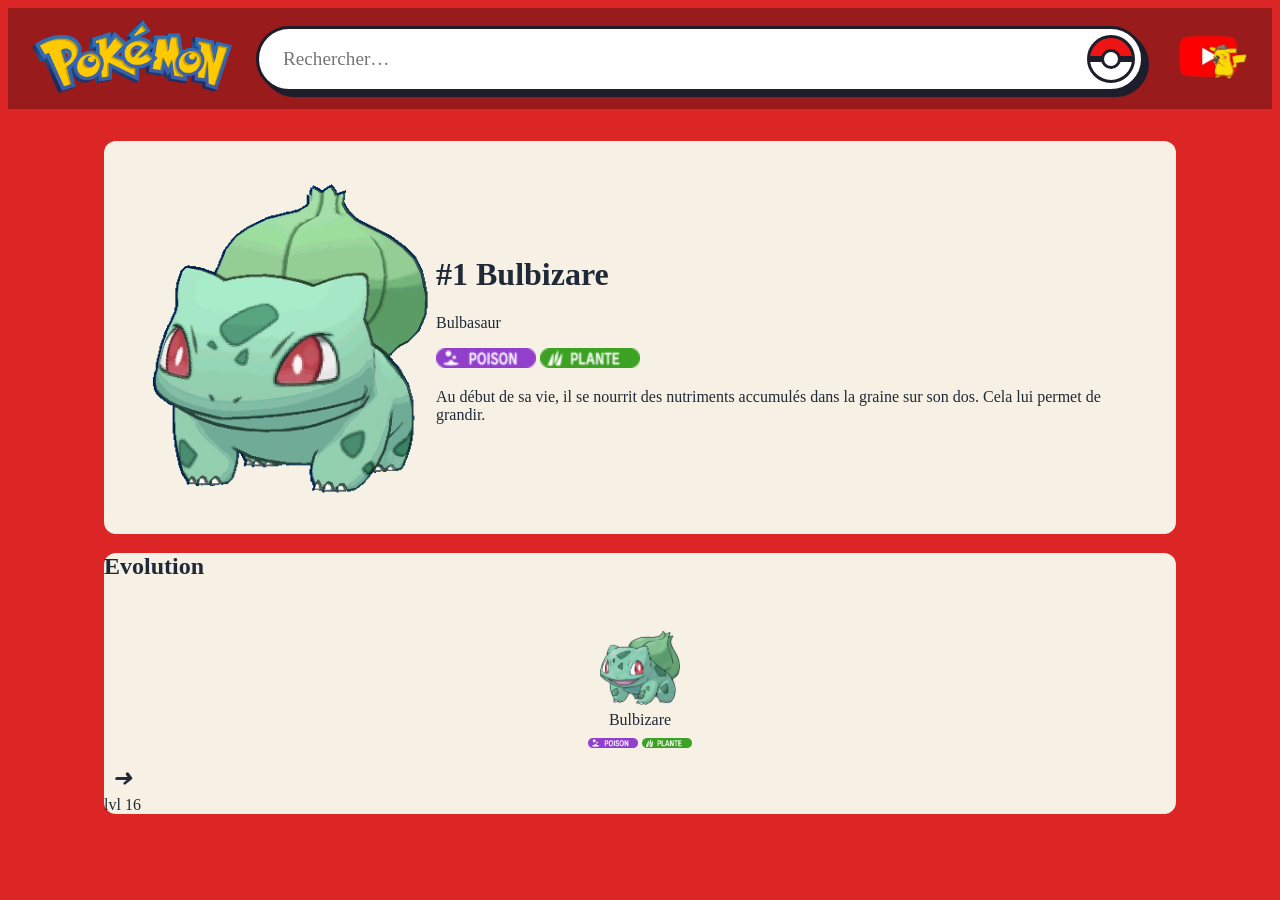
==== detail_bulbizare.html @ 5f361586 "Modification detail_bulbizare.html, reorganisation du fichier" ====
<!DOCTYPE html>
<html lang="fr">
<head>
    <meta charset="UTF-8">
    <meta name="viewport" content="width=device-width, initial-scale=1.0">
    <link rel="stylesheet" href="detail.css">
    <title>Document</title>
</head>
<body>
    <header>
    <div class="navbar">

        <nav>
            <a href="https://www.pokemon.com/fr"> <img class="logo_pokemon" src="/images/Logo_pokemon.png"> </a>
            <form action="#" role="search">
                <input type="search" name="q" placeholder="Rechercher…" aria-label="Rechercher">
                <button type="submit" aria-label="Lancer la recherche"></button>
            </form>
            <a href="https://www.youtube.com/@pokemon"> <img class="logo_youtube" src="/images/logo_youtube_transparent.png" alt="pika_youtube"> </a>
        </nav>

    </div>
    </header>
    
    <div class="container">

        <div class="detail-header">

            <img src="/pokemon gif/bulbizarre.gif" alt="Bulbizare.png" width="300">

            <div class="detail">
                <h1>#1 Bulbizare</h1>
                <p>Bulbasaur</p>

                <div class="detail-type">
                    <img src="imagestypes/Type_Poison_EV.png" alt="Type_Poison" width="100">
                    <img src="imagestypes/Type_Plante_EV.png" alt="Type_Plante" width="100">
                </div>

                <p>Au début de sa vie, il se nourrit des nutriments accumulés dans la graine sur son dos. Cela lui permet de grandir.</p>
            </div>
        </div>

        <div class="section-evolution">
            
            <h2>Evolution</h2>
            <br>

            <div class="current-evolution">
                <a href="#" class="chaine-evolution">
                    <img src="images/bulbizare.png" alt="Bulbizare" width="80">
                    <span>Bulbizare</span>
                    <span>
                        <img src="imagestypes/Type_Poison_EV.png" alt="Type_Poison" width="50">
                        <img src="imagestypes/Type_Plante_EV.png" alt="Type_Plante" width="50">
                    </span>
                </a>
            </div>
            
            <div class="next-evo">
                <div class="next-symbole">
                    <div class="symbole">
                        <i class="fleche-evo-suivante">➜</i>
                        <span>lvl 16</span>
                    </div>
                </div>
            </div>

        </div>



    </div>

</body>
</html>
---- detail.css ----
@font-face {
  font-family: 'Poketmonster';
  src: url('police_ecriture/pokemon/Pokemon\ Solid.ttf') format('truetype');
  font-weight: normal;
  font-style: normal;
}

 
:root {
  --pokedex-red: #DC2626;
  --pokedex-red-dark: #991B1B;
  --pokedex-blue: #38BDF8;
  --pokedex-bg: #111827;
  --pokedex-card: #F3F4F6;
  --pokedex-yellow: #FACC15;
  --pokedex-text: #FFFFFF;
  --pokedex-text-dark: #1F2937;
  --color-surface: #f6f1e4;
}

form { 
    display: flex;
    align-items: center; 
    width: 100%; 
    padding: 6px 6px 6px 22px; 
    background: #fff; 
    border: 3px solid #1d1d2b; 
    border-radius: 999px; 
    box-shadow: 5px 5px 0 #1d1d2b; 
}

body{
    background-color: var(--pokedex-red);
    color: var(--pokedex-text-dark);
}
header{
    background-color: var(--pokedex-red-dark);
}

form:focus-within { 
    box-shadow: 5px 5px 0 #ffcb05; 
}
 
input { 
    flex: 1; 
    min-width: 0; 
    border: 0; 
    outline: 0; 
    font: inherit; 
    font-size: 1.2rem; 
}

/* Pokéball */
button { 
    position: relative; 
    width: 48px; 
    height: 48px; 
    border: 3px solid #1d1d2b; 
    border-radius: 50%; 
    cursor: pointer; 
    background: linear-gradient(#ee1515 0 44%, #1d1d2b 44% 56%, #fff 56%); 
    transition: transform .4s; 
}
button::after { 
    content: ""; 
    position: absolute; 
    top: 50%; 
    left: 50%; 
    width: 14px; 
    height: 14px; 
    transform: translate(-50%, -50%); 
    background: #fff; 
    border: 3px solid #1d1d2b; 
    border-radius: 50%; 
}
button:hover { 
    transform: rotate(360deg); 
}

nav{
    display: flex;
    align-items: center;
    gap: 24px;
    padding: 12px 24px;
    border-bottom: 4px solid var(--encre);
}

.logo_pokemon{
    width: 200px;
    justify-self: start;
}   

.logo_youtube{
    height: 50px;
    justify-self: end;
    
}

.detail-header {
    background-color: var(--color-surface);
    display: flex;
    border-radius: 12px;
    padding: 2rem;
    margin-top: 2rem;
    align-items: center;
    padding-bottom: 2rem;
}

.container {
    padding-inline: 6rem;
}


/*********** Evolution ************/

.section-evolution {
    background-color: var(--color-surface);
    border-radius: 12px;
}

.Evolution-detail {
    text-align: center;
    display: flex;
    justify-content: center;
    gap: .4rem;
    flex-wrap: wrap;
    padding: 1rem 0 .5rem;
}

.current-evolution {
    display: flex;
    flex-direction: column;
    align-items: center;
    gap: .6rem;
}

.chaine-evolution {
    display: flex;
    flex-direction: column;
    align-items: center;
    gap: .35rem;
    padding: .7rem .8rem;
    border-radius: 12px;
    border: 1px solid transparent;
    text-decoration: none;
    color: var(--pokedex-text-dark);
    transition: background .2s, border-color .2s, transform .2s;
}

.next-evo {
    display: flex;
    align-items: center;
    gap: .4rem;
}

.next-symbole {
    display: flex;
    flex-direction: column;
    align-items: center;
    gap: .5rem;
}

.symbole {
    display: flex;
    flex-direction: column;
    align-items: center;
    gap: .2rem;

}

.fleche-evo-suivante{
    font-size: 1.5rem;
    line-height: 
}
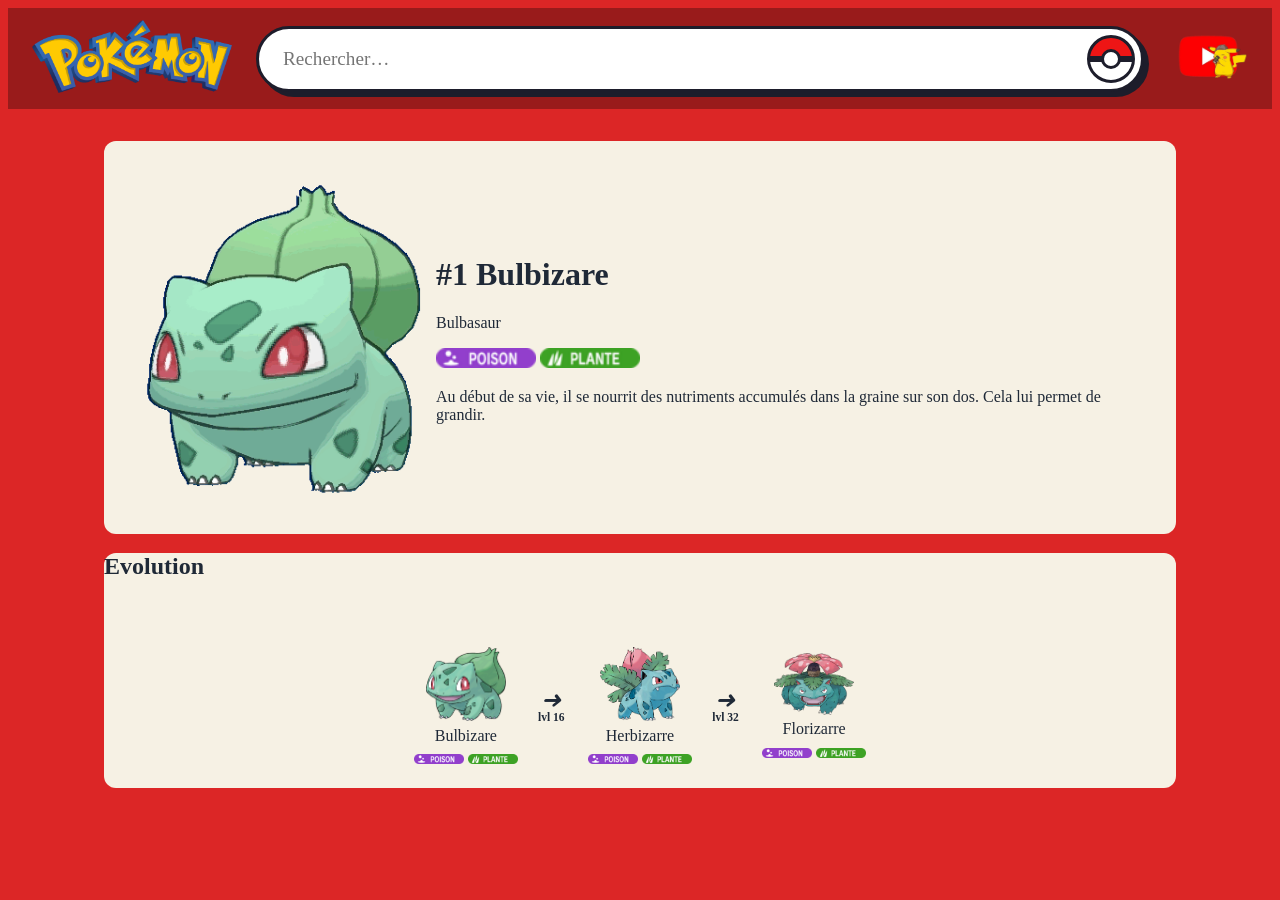
==== commit 5d68f13d: "ajout de la ligne d'evolution dans le fichier detail bulbizare" ====
--- a/detail_bulbizare.html
+++ b/detail_bulbizare.html
@@ -45,27 +45,58 @@
             
             <h2>Evolution</h2>
             <br>
+            <div class="list_evo">
+                <div class="evo_box">
+                    <a href="#" class="chaine-evolution">
+                        <img src="images/bulbizare.png" alt="Bulbizare" width="80">
+                        <span>Bulbizare</span>
+                        <span>
+                            <img src="imagestypes/Type_Poison_EV.png" alt="Type_Poison" width="50">
+                            <img src="imagestypes/Type_Plante_EV.png" alt="Type_Plante" width="50">
+                        </span>
+                    </a>
+                </div>
 
-            <div class="current-evolution">
-                <a href="#" class="chaine-evolution">
-                    <img src="images/bulbizare.png" alt="Bulbizare" width="80">
-                    <span>Bulbizare</span>
-                    <span>
-                        <img src="imagestypes/Type_Poison_EV.png" alt="Type_Poison" width="50">
-                        <img src="imagestypes/Type_Plante_EV.png" alt="Type_Plante" width="50">
-                    </span>
-                </a>
-            </div>
-            
-            <div class="next-evo">
-                <div class="next-symbole">
-                    <div class="symbole">
-                        <i class="fleche-evo-suivante">➜</i>
-                        <span>lvl 16</span>
+                
+                <div class="evo_box-suivante">
+                    <div class="next-symbole">
+                        <div class="symbole">
+                            <i class="fleche-evo-suivante">➜</i>
+                            <span class="evo-method">lvl 16</span>
+                        </div>
+                    </div>
+                    <div class="next-evo">
+                    <a href="#" class="chaine-evolution">
+                        <img src="images/Herbizarre-RFVF.png" alt="Herbizarre" width="80">
+                        <span>Herbizarre</span>
+                        <span>
+                            <img src="imagestypes/Type_Poison_EV.png" alt="Type_Poison" width="50">
+                            <img src="imagestypes/Type_Plante_EV.png" alt="Type_Plante" width="50">
+                        </span>
+                    </a>
+                    </div>
+                </div>
+
+
+                <div class="evo_box-suivante">
+                    <div class="next-symbole">
+                        <div class="symbole">
+                            <i class="fleche-evo-suivante">➜</i>
+                            <span class="evo-method">lvl 32</span>
+                        </div>
+                    </div>
+                    <div class="next-evo">
+                        <a href="#" class="chaine-evolution">
+                            <img src="images/Florizarre-RFVF.png" alt="Florizarre" width="80">
+                            <span>Florizarre</span>
+                            <span>
+                                <img src="imagestypes/Type_Poison_EV.png" alt="Type_Poison" width="50">
+                                <img src="imagestypes/Type_Plante_EV.png" alt="Type_Plante" width="50">
+                            </span>
+                        </a>
                     </div>
                 </div>
             </div>
-
         </div>
 
 
--- a/detail.css
+++ b/detail.css
@@ -118,18 +118,25 @@
     border-radius: 12px;
 }
 
-.Evolution-detail {
+.list_evo{
+    display: flex;
     text-align: center;
-    display: flex;
     justify-content: center;
     gap: .4rem;
     flex-wrap: wrap;
     padding: 1rem 0 .5rem;
 }
 
-.current-evolution {
+
+.evo_box {
     display: flex;
     flex-direction: column;
+    align-items: center;
+    gap: .6rem;
+}
+
+.evo_box-suivante {
+    display: flex;
     align-items: center;
     gap: .6rem;
 }
@@ -144,7 +151,6 @@
     border: 1px solid transparent;
     text-decoration: none;
     color: var(--pokedex-text-dark);
-    transition: background .2s, border-color .2s, transform .2s;
 }
 
 .next-evo {
@@ -170,7 +176,13 @@
 
 .fleche-evo-suivante{
     font-size: 1.5rem;
-    line-height: 
+    line-height: 1rem;
+}
+
+.evo-method {
+    font-size: .72rem;
+    font-weight: 700;
+    white-space: nowrap;
 }
 
 
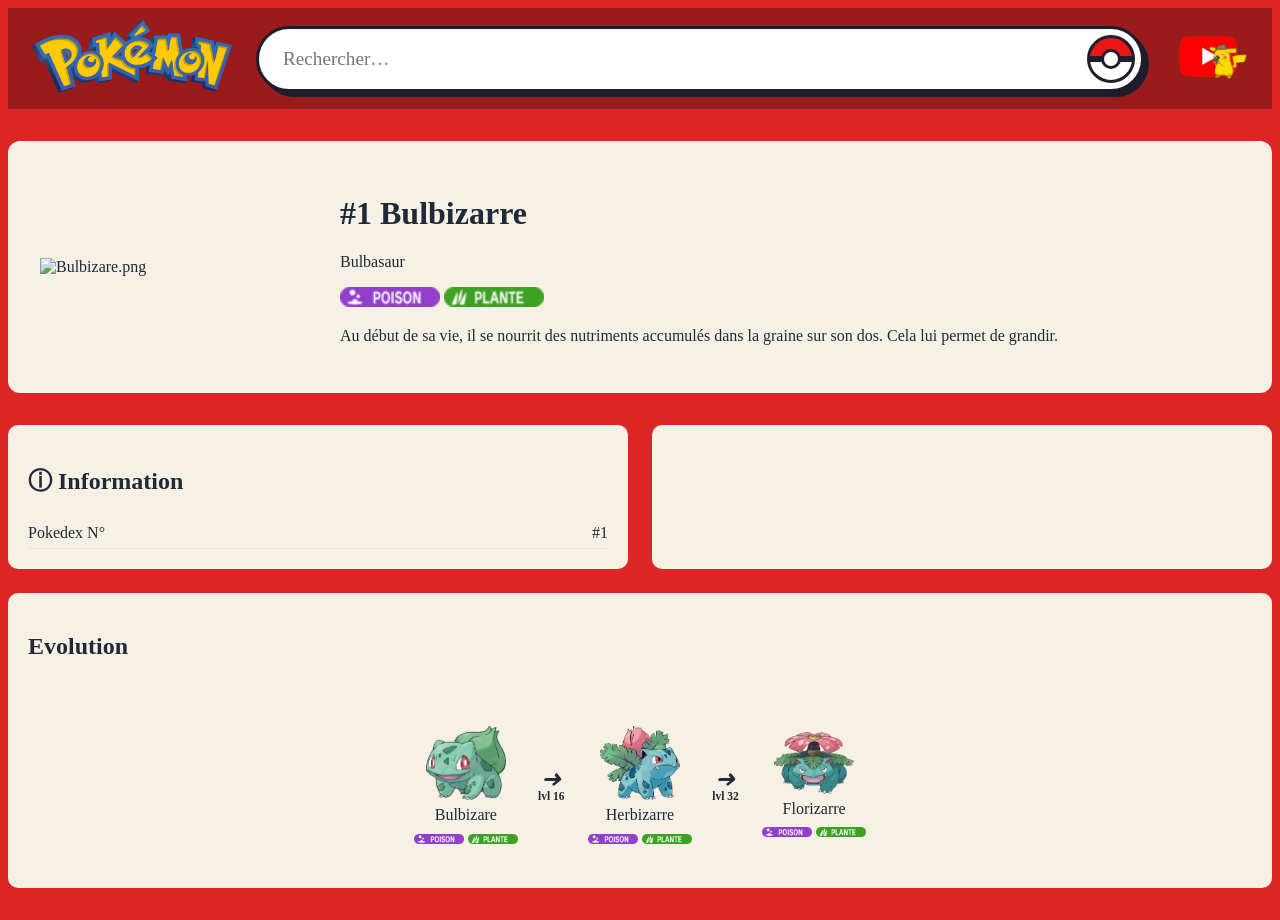
==== commit 0735c75d: "modification de la page bulbizarre_detail, restructuration de la page et commentaire du css/html ajo" ====
--- a/detail_bulbizare.html
+++ b/detail_bulbizare.html
@@ -24,12 +24,12 @@
     
     <div class="container">
 
-        <div class="detail-header">
+        <div class="detail-header"> <!-- Header Detail -->
 
-            <img src="/pokemon gif/bulbizarre.gif" alt="Bulbizare.png" width="300">
+            <img src="/pokemon gif/" alt="Bulbizare.png" width="300">
 
             <div class="detail">
-                <h1>#1 Bulbizare</h1>
+                <h1>#1 Bulbizarre</h1>
                 <p>Bulbasaur</p>
 
                 <div class="detail-type">
@@ -41,7 +41,20 @@
             </div>
         </div>
 
-        <div class="section-evolution">
+        <div class="info-grid">
+            <div class="info-section"> <!-- Detail Tab -->
+                <h2>ⓘ Information</h2>
+                
+                <div class="pokemon_info_row">
+                    <span class="pokemon_info_text"> Pokedex N° </span>
+                    <span class="pokemon_info_text"> #1 </span>
+                </div>
+            </div>
+
+            <div class="info-section"> <!-- Alternative Forms-->
+            </div>
+
+            <div class="info-section" style="grid-column: 1 / -1;"> <!-- Evolution -->
             
             <h2>Evolution</h2>
             <br>
@@ -97,6 +110,7 @@
                     </div>
                 </div>
             </div>
+            </div>
         </div>
 
 
--- a/detail.css
+++ b/detail.css
@@ -96,6 +96,8 @@
     
 }
 
+/***** Header Detail *****/
+
 .detail-header {
     background-color: var(--color-surface);
     display: flex;
@@ -104,19 +106,32 @@
     margin-top: 2rem;
     align-items: center;
     padding-bottom: 2rem;
+    margin-bottom: 2rem;
 }
 
 .container {
-    padding-inline: 6rem;
-}
-
+    width: 100%;
+    max-width: 1400px;
+    margin-inline: auto;
+    grid-template-columns: repeat(auto-fit, minmax(280px, 1fr));
+}
+
+/********** Info Grid ************/
+
+.info-grid{
+    display: grid;
+    grid-template-columns: 1fr 1fr;
+    gap: 1.5rem;
+    margin-bottom: 2rem;
+}
+
+.info-section {
+    background: var(--color-surface);
+    border-radius: 10px;
+    padding: 1.25rem;
+}
 
 /*********** Evolution ************/
-
-.section-evolution {
-    background-color: var(--color-surface);
-    border-radius: 12px;
-}
 
 .list_evo{
     display: flex;
@@ -185,6 +200,14 @@
     white-space: nowrap;
 }
 
-
-
-
+/********** Detail Tab ************/
+
+.pokemon_info_row{
+    display: flex;
+    justify-content: space-between;
+    padding: .4rem 0;
+    border-bottom: 1px solid rgba(0,0,0,.05);
+}
+
+/********** Alternative Forms ***********/
+
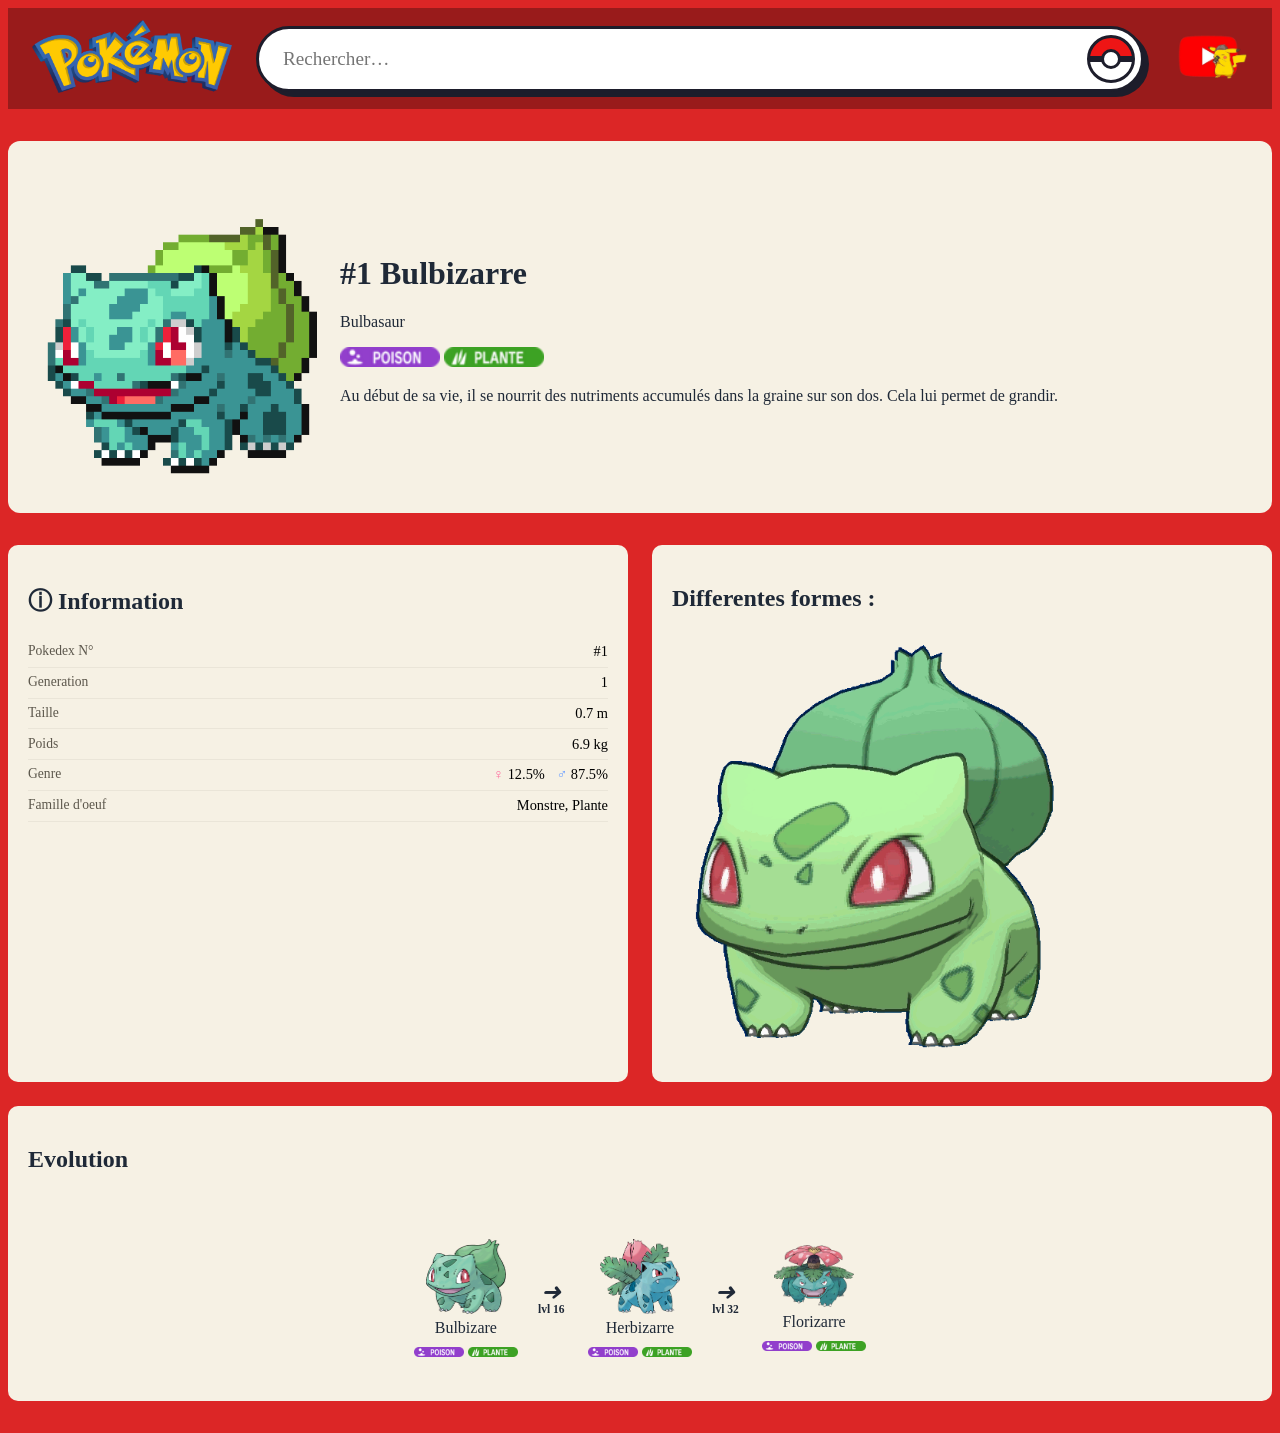
==== commit 483837dc: "test comit" ====
--- a/detail_bulbizare.html
+++ b/detail_bulbizare.html
@@ -26,7 +26,7 @@
 
         <div class="detail-header"> <!-- Header Detail -->
 
-            <img src="/pokemon gif/" alt="Bulbizare.png" width="300">
+            <img src="/pokemon gif/bulbizarre_8bit.gif" alt="Bulbizare.png" width="300">
 
             <div class="detail">
                 <h1>#1 Bulbizarre</h1>
@@ -46,12 +46,43 @@
                 <h2>ⓘ Information</h2>
                 
                 <div class="pokemon_info_row">
-                    <span class="pokemon_info_text"> Pokedex N° </span>
-                    <span class="pokemon_info_text"> #1 </span>
+                    <span class="pokemon_info_label"> Pokedex N° </span>
+                    <span class="pokemon_info_value"> #1 </span>
                 </div>
+
+                <div class="pokemon_info_row">
+                    <span class="pokemon_info_label"> Generation </span>
+                    <span class="pokemon_info_value"> 1 </span>
+                </div>
+
+                <div class="pokemon_info_row">
+                    <span class="pokemon_info_label"> Taille </span>
+                    <span class="pokemon_info_value"> 0.7 m </span>
+                </div>
+
+                <div class="pokemon_info_row">
+                    <span class="pokemon_info_label"> Poids </span>
+                    <span class="pokemon_info_value"> 6.9 kg </span>
+                </div>
+
+                <div class="pokemon_info_row">
+                    <span class="pokemon_info_label"> Genre </span>
+                    <span class="pokemon_info_value">
+                        <i class="female_gender_color" style="color: #ff6b9d" > ♀ </i> 12.5%
+                        <i class="male_gender_color" style="color: #6b9fff; margin-left: .5rem"> ♂ </i> 87.5%
+                    </span>
+                </div>
+
+                <div class="pokemon_info_row">
+                    <span class="pokemon_info_label">Famille d'oeuf</span>
+                    <span class="pokemon_info_value">Monstre, Plante</span>
+                </div>
+
             </div>
 
             <div class="info-section"> <!-- Alternative Forms-->
+                <h2>Differentes formes :</h2>
+                <img src="/pokemon gif/bulbizarre_gif_shiny.gif" alt="bulbizarre Shiny" width="400">
             </div>
 
             <div class="info-section" style="grid-column: 1 / -1;"> <!-- Evolution -->
--- a/detail.css
+++ b/detail.css
@@ -16,6 +16,7 @@
   --pokedex-text: #FFFFFF;
   --pokedex-text-dark: #1F2937;
   --color-surface: #f6f1e4;
+  --color-text-light: #5c574c;
 }
 
 form { 
@@ -209,5 +210,15 @@
     border-bottom: 1px solid rgba(0,0,0,.05);
 }
 
+.pokemon_info_label {
+    color: var(--color-text-light);
+    font-size: .85rem;
+}
+
+.pokemon_info_value {
+    color:  black;
+    font-size: .9rem;
+}
+
 /********** Alternative Forms ***********/
 
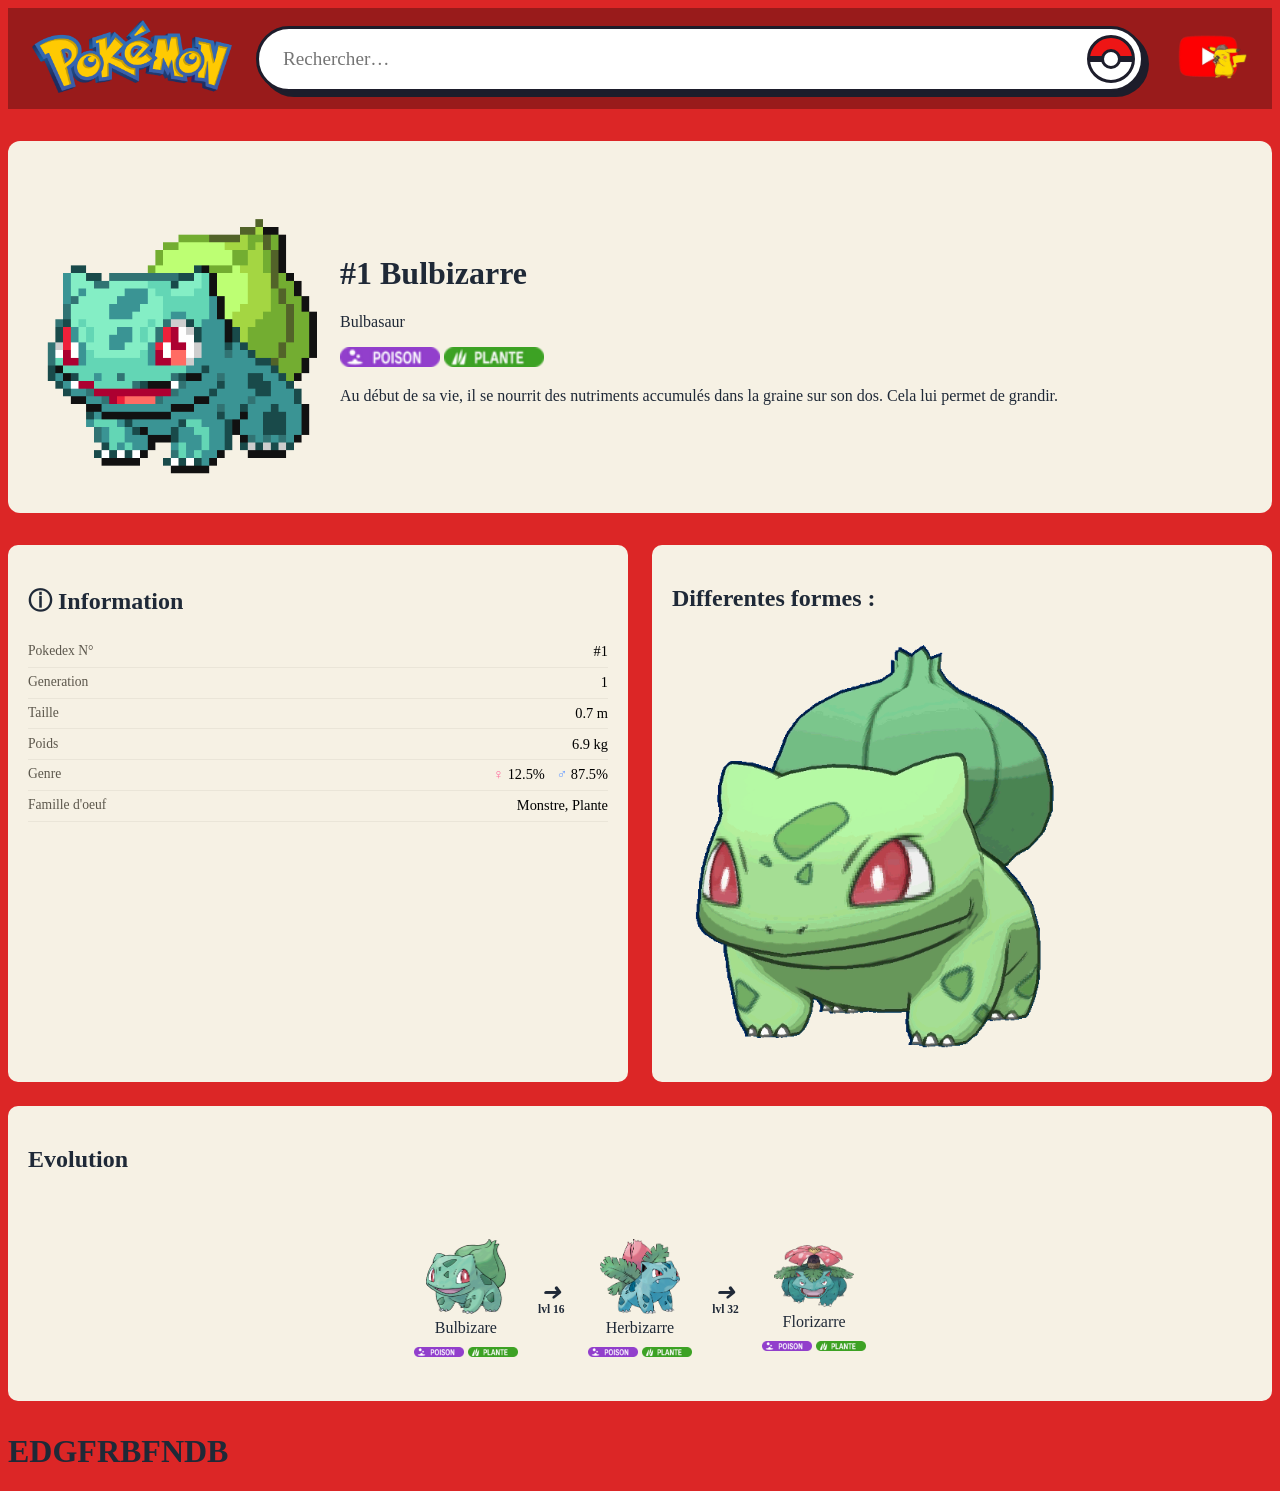
==== commit 845be873: "TEST NOLAN" ====
--- a/detail_bulbizare.html
+++ b/detail_bulbizare.html
@@ -148,5 +148,7 @@
 
     </div>
 
+    <h1>EDGFRBFNDB</h1>
+
 </body>
 </html>
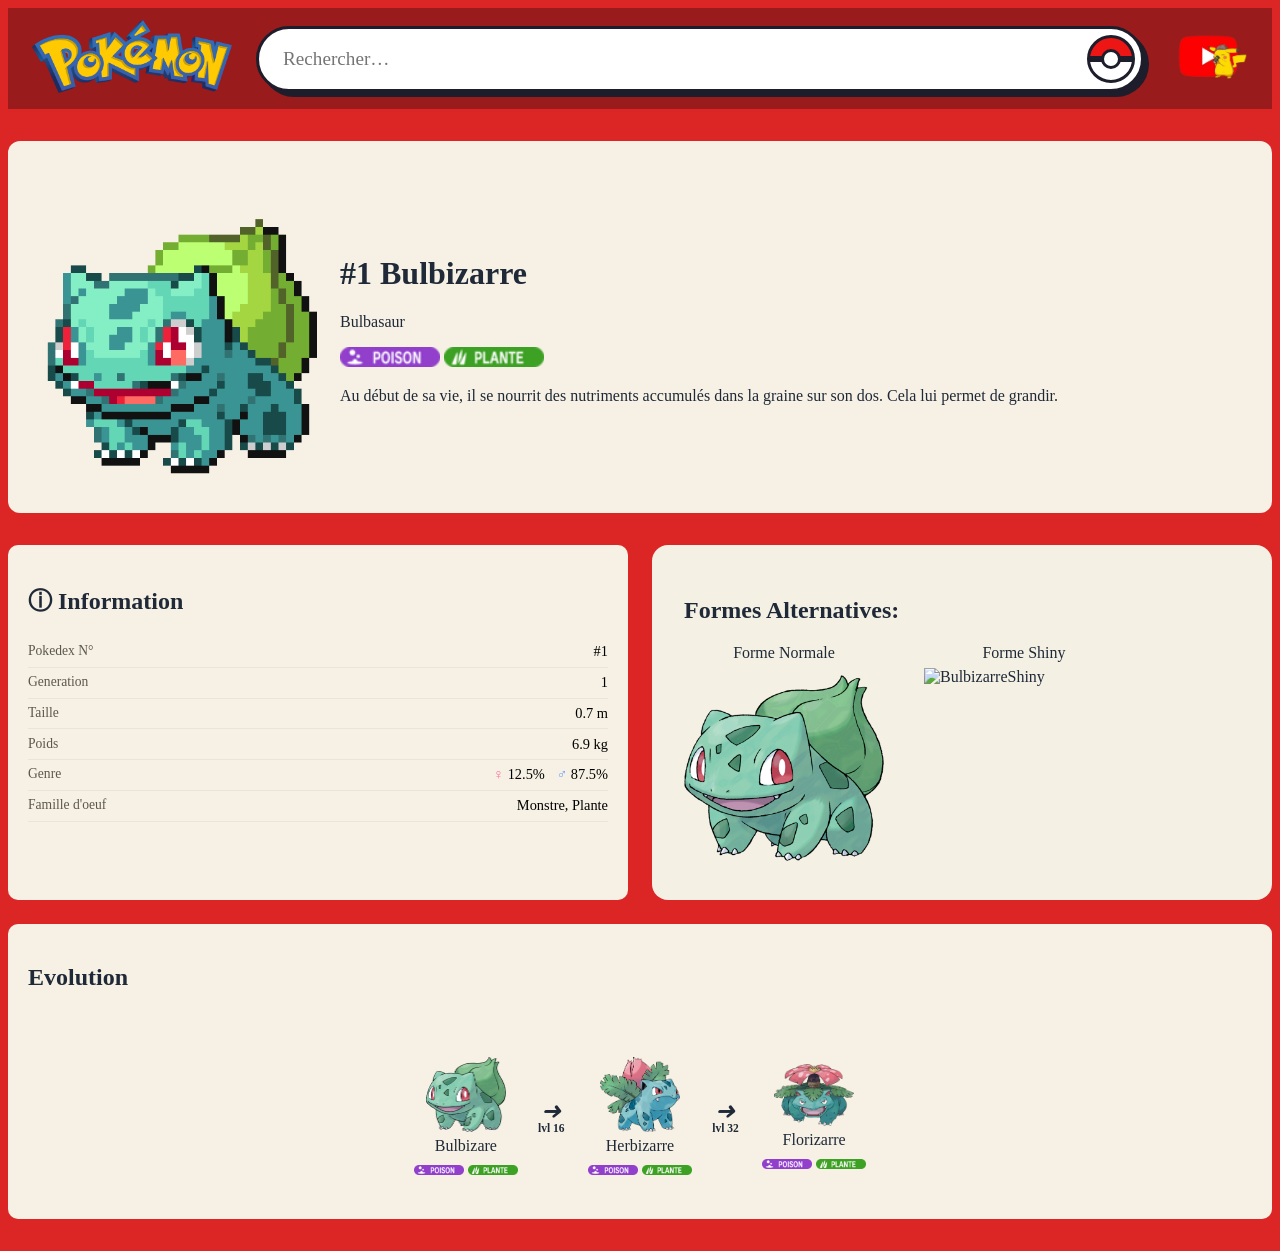
==== commit 4ded1570: "Co-authored-by: nolanraimundo-source <nolanraimundo-source@users.noreply.github.com> Co-authored-by:" ====
--- a/detail_bulbizare.html
+++ b/detail_bulbizare.html
@@ -80,11 +80,21 @@
 
             </div>
 
-            <div class="info-section"> <!-- Alternative Forms-->
-                <h2>Differentes formes :</h2>
-                <img src="/pokemon gif/bulbizarre_gif_shiny.gif" alt="bulbizarre Shiny" width="400">
+            <div class="info-section2"> <!-- Alternative Forms-->
+                <div forme="alternative-forms">
+                    <h2>Formes Alternatives:</h2>
+                    <div class="alternative-forms-grid">
+                        <div class="alternative-form">
+                            <span>Forme Normale</span>
+                            <img src="/images/bulbizare.png" alt="Bulbizarre" width="150">        
+                        </div>
+                        <div class="alternative-form">
+                            <span>Forme Shiny</span>
+                            <img src="/images/BulbizarreShiny.png" alt="BulbizarreShiny" width="150">
+                        </div>
+                    </div>
+                </div>
             </div>
-
             <div class="info-section" style="grid-column: 1 / -1;"> <!-- Evolution -->
             
             <h2>Evolution</h2>
@@ -148,7 +158,5 @@
 
     </div>
 
-    <h1>EDGFRBFNDB</h1>
-
 </body>
 </html>
--- a/detail.css
+++ b/detail.css
@@ -222,3 +222,33 @@
 
 /********** Alternative Forms ***********/
 
+.info-section2 {
+    background: #f4f1e4;    
+    border-radius: 1rem;     
+    padding: 2rem;           
+}
+
+.form {
+  text-align: center;     
+}
+
+.alternative-forms-grid {
+    display: flex;
+    flex-direction: row;     
+    justify-content: flex-start;
+    align-items: flex-start;
+    gap: 40px;
+}
+
+.alternative-form {
+    display: flex;
+    flex-direction: column;  
+    align-items: center;
+    gap: .4rem;
+}
+
+.alternative-form img {
+    width: 200px;
+    height: 200px;
+    object-fit: contain;
+}
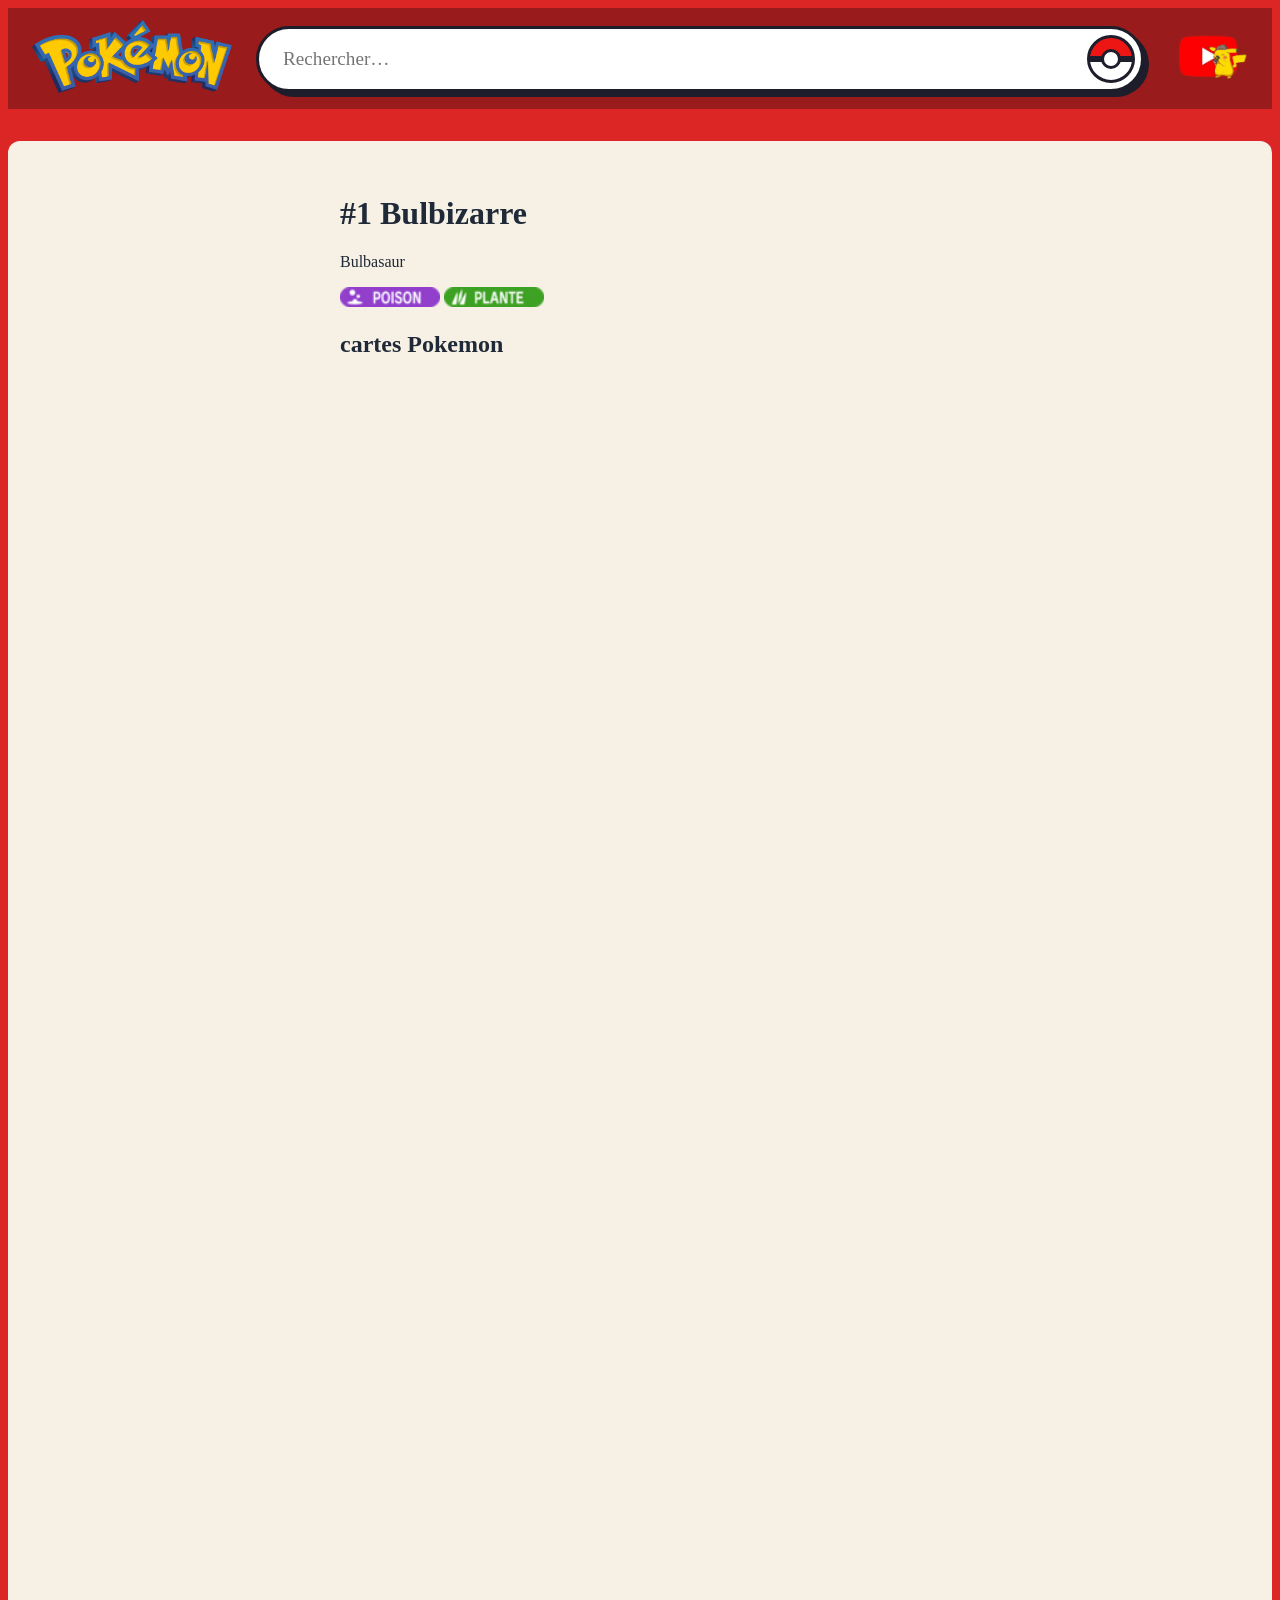
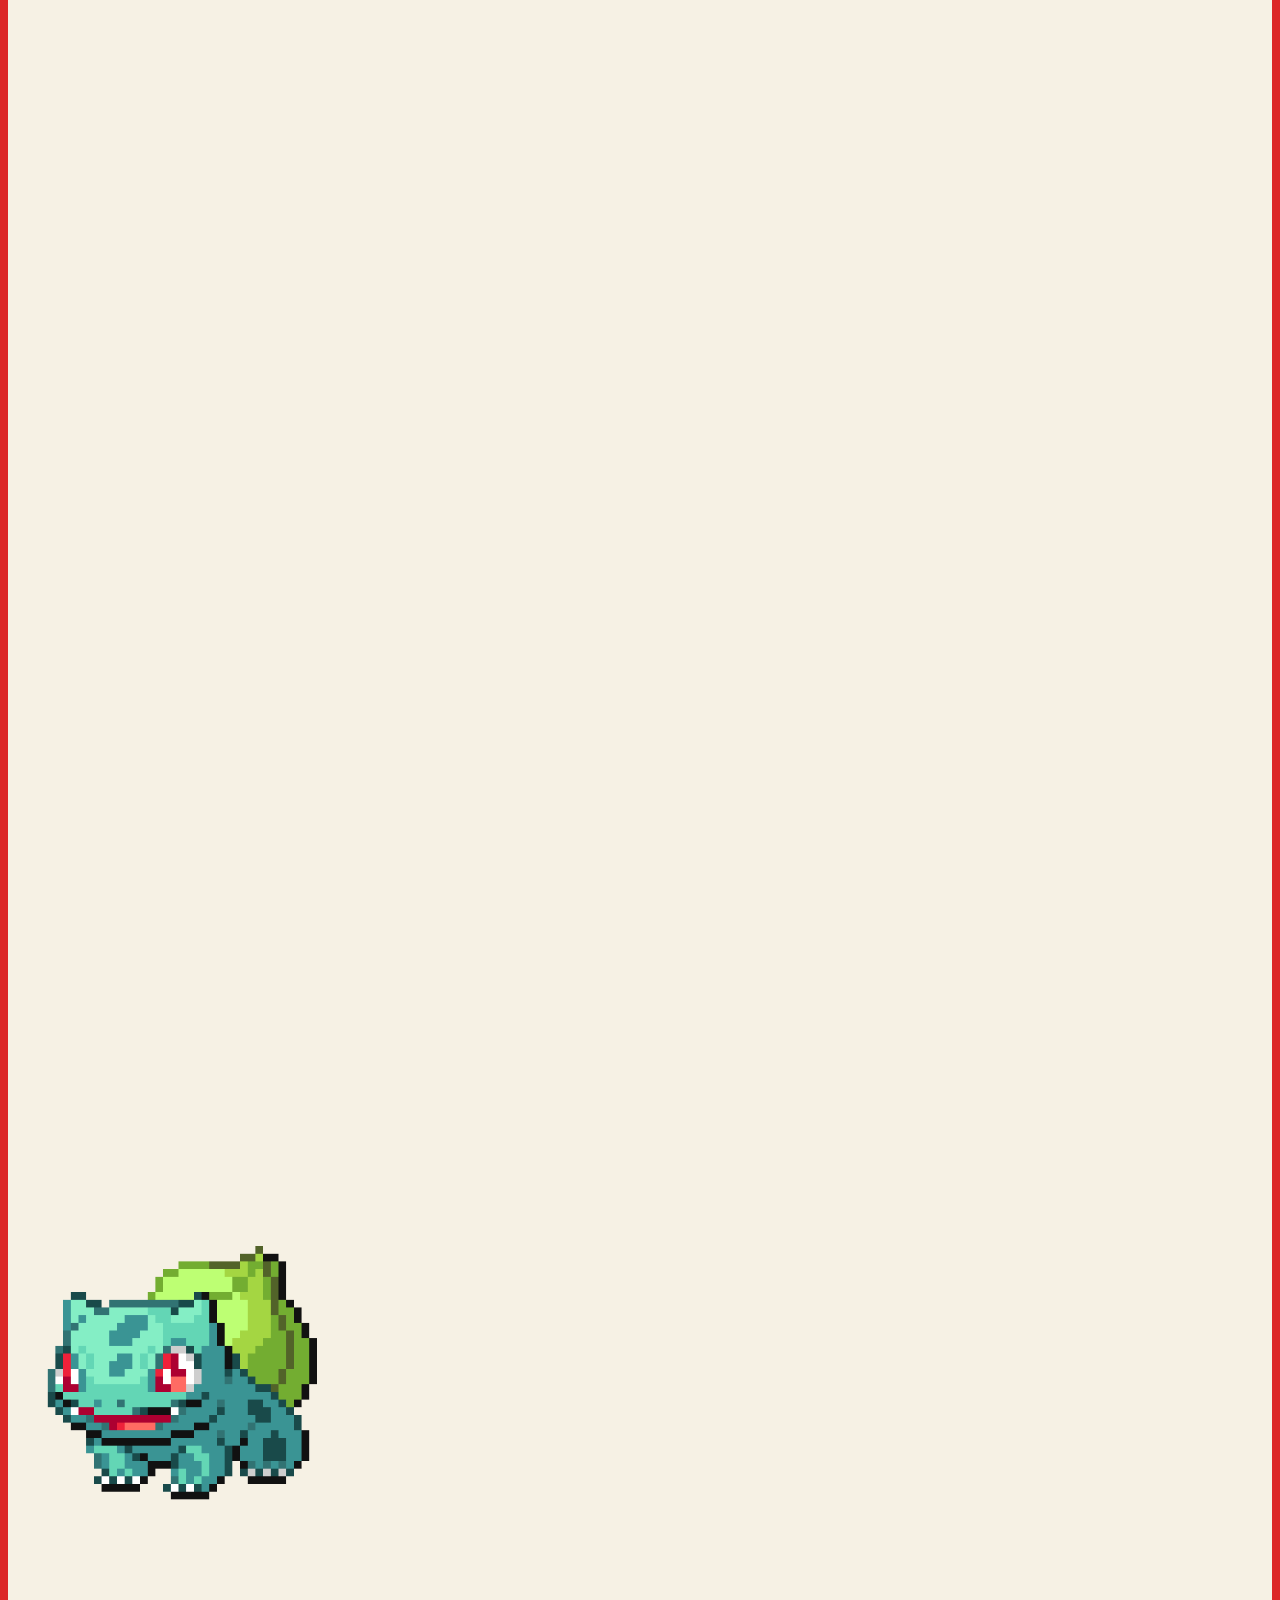
==== commit 4c69cc45: "Ajout de fonction js et ajout d'images sur bulbizarre_detail.html" ====
--- a/detail_bulbizare.html
+++ b/detail_bulbizare.html
@@ -26,7 +26,7 @@
 
         <div class="detail-header"> <!-- Header Detail -->
 
-            <img src="/pokemon gif/bulbizarre_8bit.gif" alt="Bulbizare.png" width="300">
+            <img src="/pokemon gif/bulbizarre_8bit.gif" alt="bulbizarre.png" width="300">
 
             <div class="detail">
                 <h1>#1 Bulbizarre</h1>
@@ -35,6 +35,10 @@
                 <div class="detail-type">
                     <img src="imagestypes/Type_Poison_EV.png" alt="Type_Poison" width="100">
                     <img src="imagestypes/Type_Plante_EV.png" alt="Type_Plante" width="100">
+                </div>
+                <div>
+                    <h2> cartes Pokemon </h2>
+                    <img src="/images/cartesPokemon/cartepokemonflorizarre.gif" alt="Bulbizarre card" width="150">
                 </div>
 
                 <p>Au début de sa vie, il se nourrit des nutriments accumulés dans la graine sur son dos. Cela lui permet de grandir.</p>
@@ -86,11 +90,11 @@
                     <div class="alternative-forms-grid">
                         <div class="alternative-form">
                             <span>Forme Normale</span>
-                            <img src="/images/bulbizare.png" alt="Bulbizarre" width="150">        
+                            <img src="/images/bulbizarre.png" alt="Bulbizarre" width="150">        
                         </div>
                         <div class="alternative-form">
                             <span>Forme Shiny</span>
-                            <img src="/images/BulbizarreShiny.png" alt="BulbizarreShiny" width="150">
+                            <img src="/images/Bulbizarre" alt="Bulbizarre Shiny" width="150">
                         </div>
                     </div>
                 </div>
@@ -102,8 +106,8 @@
             <div class="list_evo">
                 <div class="evo_box">
                     <a href="#" class="chaine-evolution">
-                        <img src="images/bulbizare.png" alt="Bulbizare" width="80">
-                        <span>Bulbizare</span>
+                        <img src="images/bulbizarre.png" alt="bulbizarre" width="80">
+                        <span>bulbizarre</span>
                         <span>
                             <img src="imagestypes/Type_Poison_EV.png" alt="Type_Poison" width="50">
                             <img src="imagestypes/Type_Plante_EV.png" alt="Type_Plante" width="50">
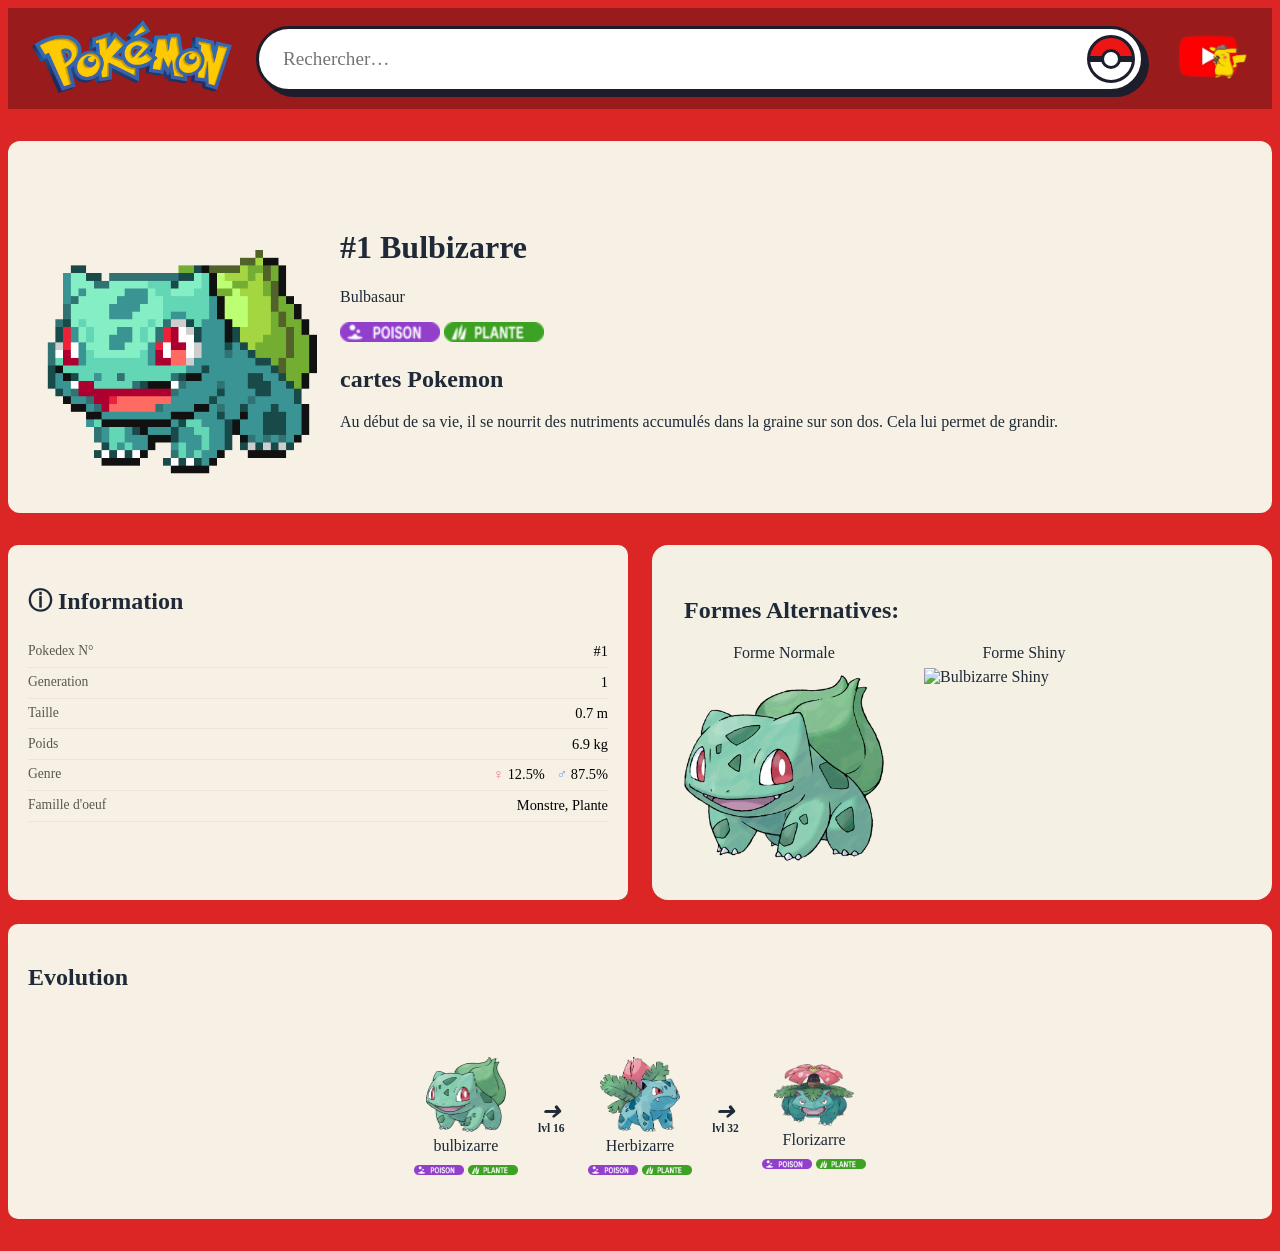
==== commit 91f3370a: "commentaire detail_bulbizare" ====
--- a/detail_bulbizare.html
+++ b/detail_bulbizare.html
@@ -38,7 +38,7 @@
                 </div>
                 <div>
                     <h2> cartes Pokemon </h2>
-                    <img src="/images/cartesPokemon/cartepokemonflorizarre.gif" alt="Bulbizarre card" width="150">
+                    <!--<img src="/images/cartesPokemon/cartepokemonflorizarre.gif" alt="Bulbizarre card" width="150">-->
                 </div>
 
                 <p>Au début de sa vie, il se nourrit des nutriments accumulés dans la graine sur son dos. Cela lui permet de grandir.</p>
